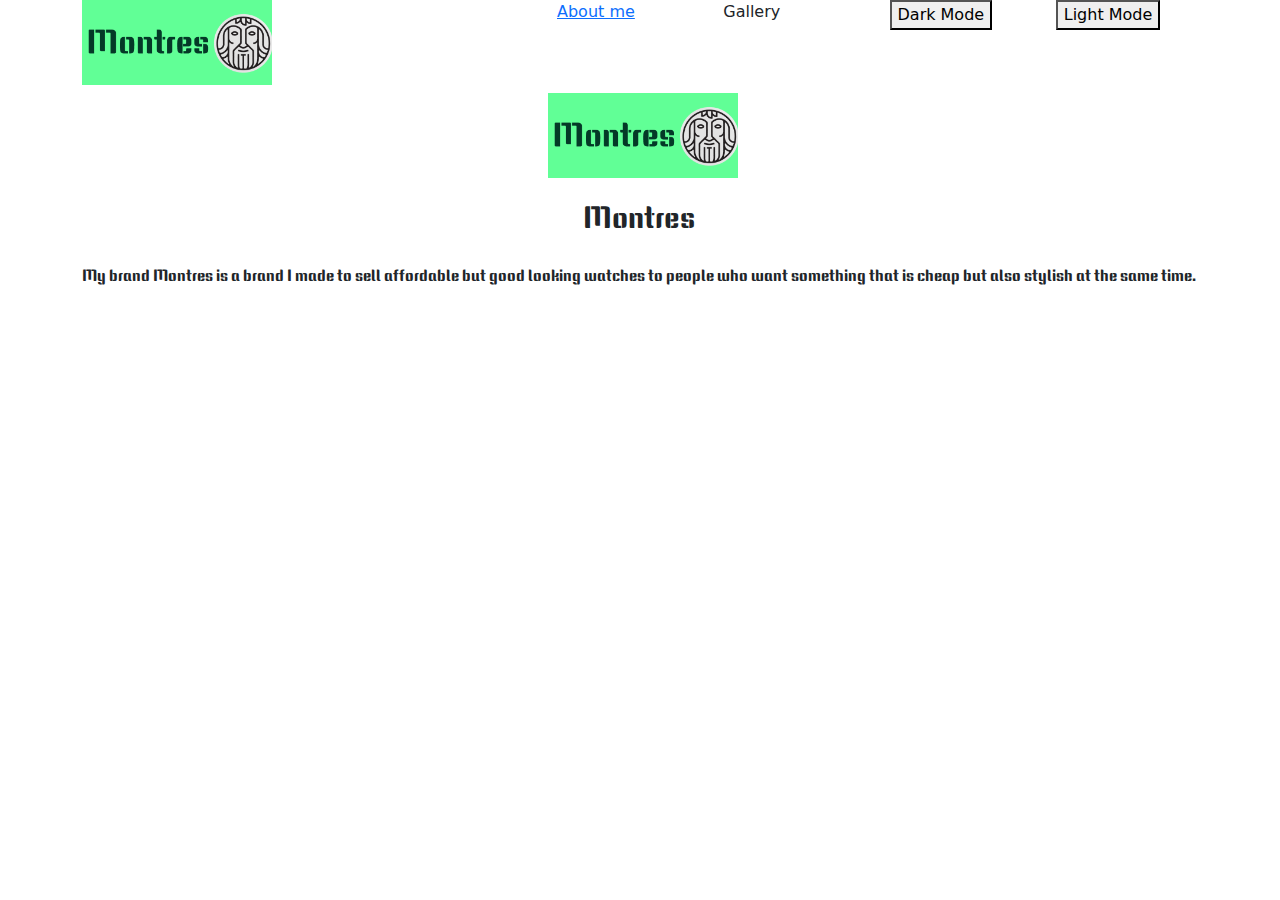
==== index.html @ 673e1234 "added another logo and small description so far" ====
<!DOCTYPE html>
<html lang="en">

<head>
    <link rel="preconnect" href="https://fonts.googleapis.com">
    <link rel="preconnect" href="https://fonts.gstatic.com" crossorigin>
    <link href="https://fonts.googleapis.com/css2?family=Keania+One&display=swap" rel="stylesheet">
    <link href="https://cdn.jsdelivr.net/npm/bootstrap@5.3.3/dist/css/bootstrap.min.css" rel="stylesheet"
        integrity="sha384-QWTKZyjpPEjISv5WaRU9OFeRpok6YctnYmDr5pNlyT2bRjXh0JMhjY6hW+ALEwIH" crossorigin="anonymous">
    <meta charset="UTF-8">
    <meta name="viewport" content="width=device-width, initial-scale=1.0">
    <title>Document</title>
    <link rel="stylesheet" href="style.css">
</head>

<body>

    <div class="container">

        <div class="row">
            <div class="col-5">
                <img src="logo.png">
            </div>

            <div class="col">
                <a href="about.html">About me</a>
            </div>
            <div class="col">
                <p>Gallery</p>
            </div>
            <div class="col">
                <button id="darkMode">Dark Mode</button>
            </div>
            <div class="col">
                <button id="lightMode">Light Mode</button>
            </div>
        </div>
        <!-- end of row 1 -->
        <div class="mx-auto p-2" style="width: 200px;">
            <img src="logo.png">
        </div>
        <div class="mx-auto p-2" style="width:130px;">
            <p class="larger">Montres</p>
        </div>
        <!-- Used code from https://getbootstrap.com/docs/5.3/utilities/spacing/-->
         <div>
            <p class="keania">My brand Montres is a brand I made to sell affordable but good looking watches to people who want something that is cheap but also stylish at the same time. </p>
         </div>
    </div>

    <script src="script.js"></script>
</body>

</html>
---- style.css ----
img {
    width: 190px;  
}

.larger{
    font-size: 30px;
    font-family: "Keania One", sans-serif;
}

.keania{
    font-family: "Keania One", sans-serif;
}
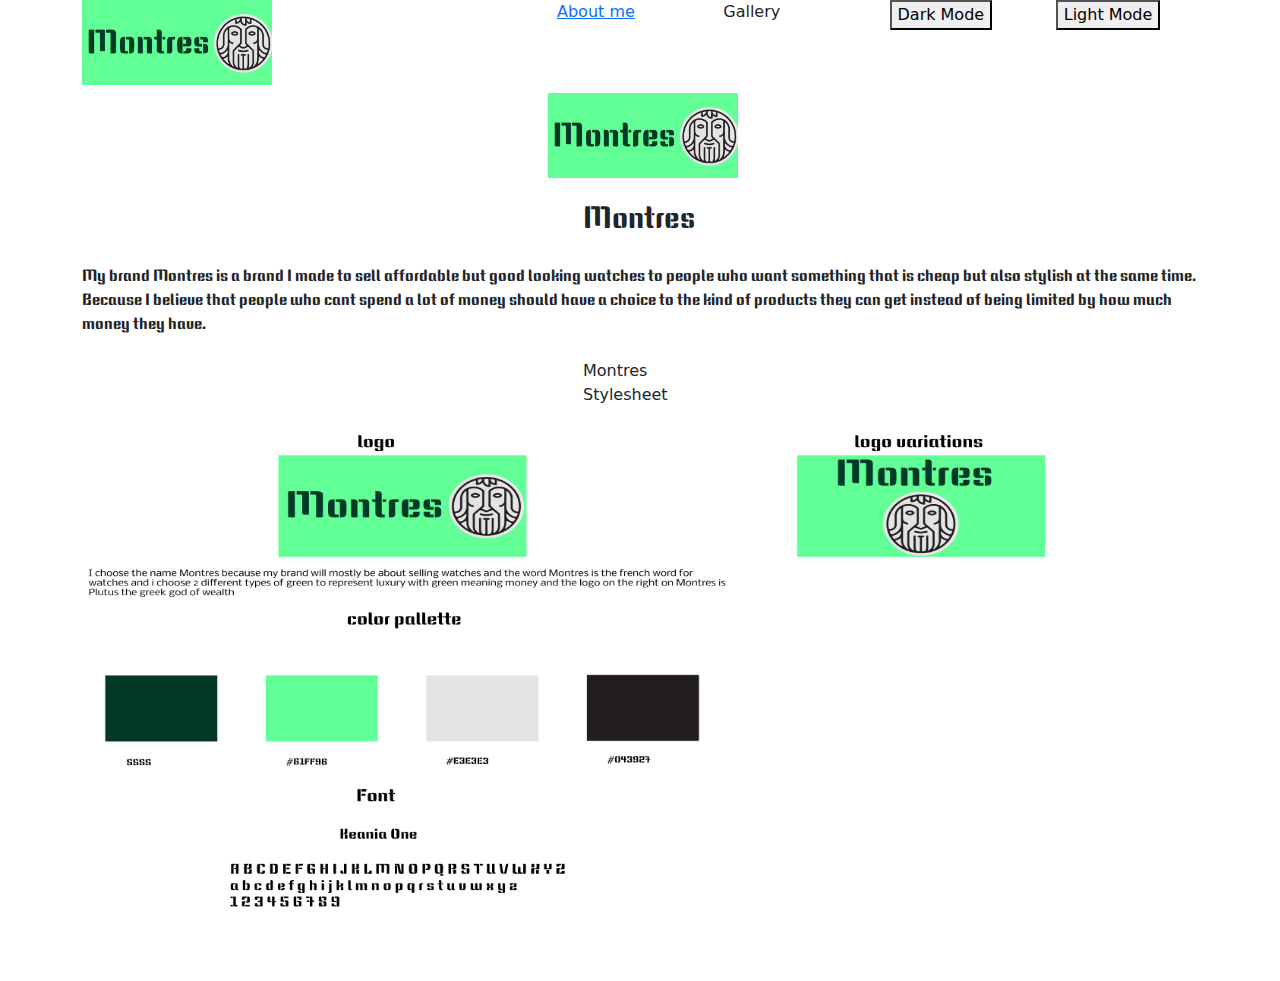
==== commit 7dff6e53: "added some things to the home page" ====
--- a/index.html
+++ b/index.html
@@ -19,7 +19,7 @@
 
         <div class="row">
             <div class="col-5">
-                <img src="logo.png">
+                <img src="logo.png" width="190">
             </div>
 
             <div class="col">
@@ -37,15 +37,22 @@
         </div>
         <!-- end of row 1 -->
         <div class="mx-auto p-2" style="width: 200px;">
-            <img src="logo.png">
+            <img src="logo.png" width="190px">
         </div>
         <div class="mx-auto p-2" style="width:130px;">
             <p class="larger">Montres</p>
         </div>
         <!-- Used code from https://getbootstrap.com/docs/5.3/utilities/spacing/-->
          <div>
-            <p class="keania">My brand Montres is a brand I made to sell affordable but good looking watches to people who want something that is cheap but also stylish at the same time. </p>
+            <p class="keania">My brand Montres is a brand I made to sell affordable but good looking watches to people who want something that is cheap but also stylish at the same time. Because I believe that people who cant spend a lot of money should have a choice to the kind of products they can get instead of being limited by how much money they have. </p>
          </div>
+         <div class="mx-auto p-2" style="width: 130px;">
+            <p>Montres Stylesheet</p>
+        </div>
+         
+            <img src="logo_design.png" width="1000" height="550">
+         
+        
     </div>
 
     <script src="script.js"></script>
--- a/style.css
+++ b/style.css
@@ -1,6 +1,3 @@
-img {
-    width: 190px;  
-}
 
 .larger{
     font-size: 30px;
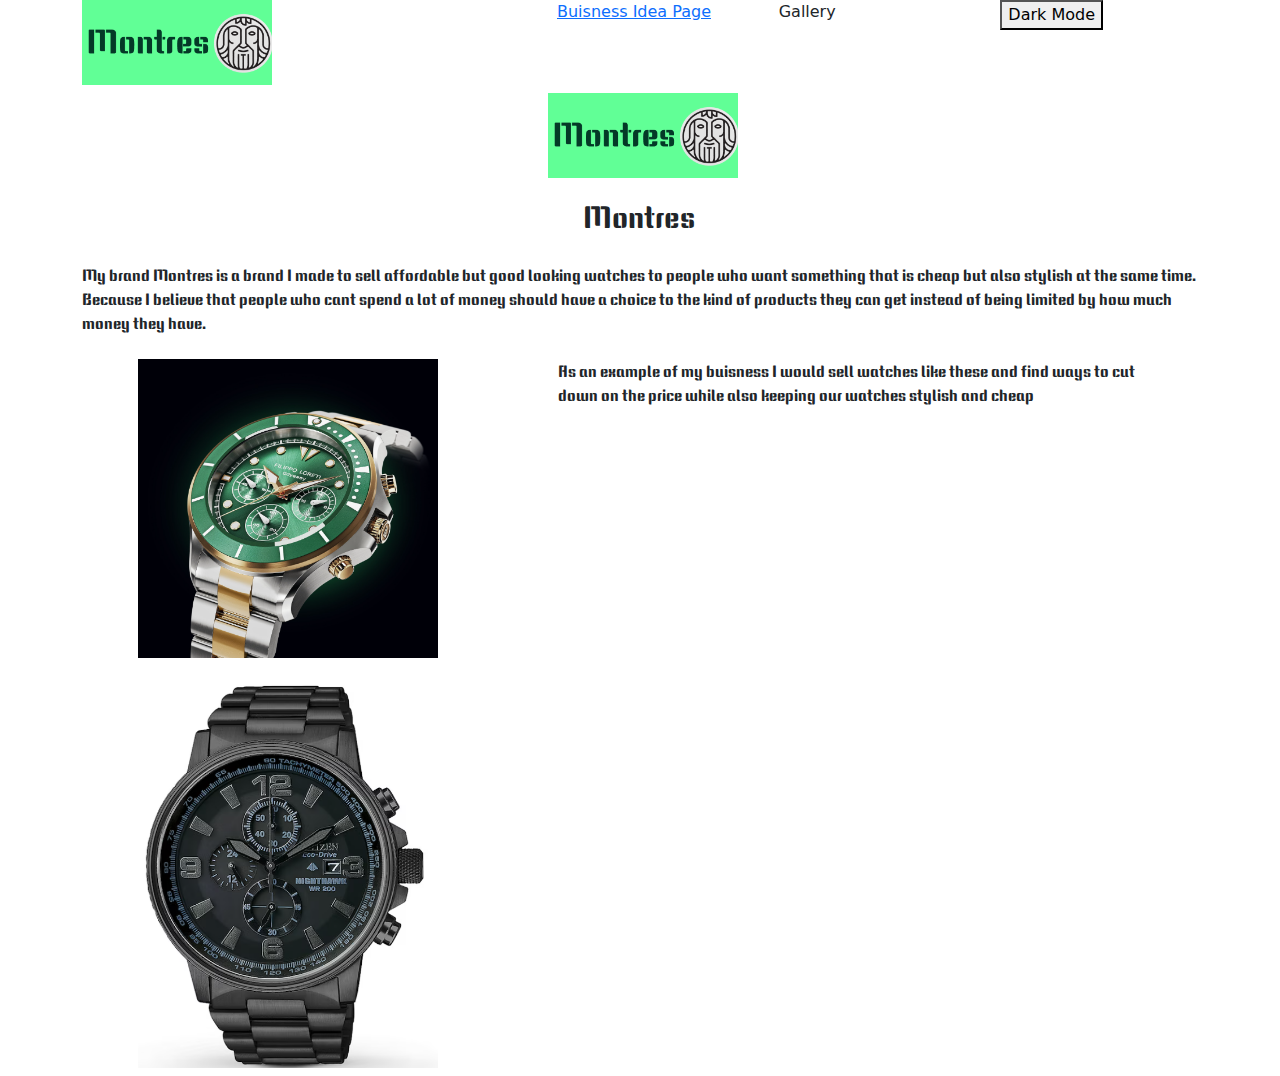
==== commit bf0ea82a: "added watches to page and changed second page" ====
--- a/index.html
+++ b/index.html
@@ -23,16 +23,13 @@
             </div>
 
             <div class="col">
-                <a href="about.html">About me</a>
+                <a href="about.html">Buisness Idea Page</a>
             </div>
             <div class="col">
                 <p>Gallery</p>
             </div>
             <div class="col">
                 <button id="darkMode">Dark Mode</button>
-            </div>
-            <div class="col">
-                <button id="lightMode">Light Mode</button>
             </div>
         </div>
         <!-- end of row 1 -->
@@ -46,13 +43,15 @@
          <div>
             <p class="keania">My brand Montres is a brand I made to sell affordable but good looking watches to people who want something that is cheap but also stylish at the same time. Because I believe that people who cant spend a lot of money should have a choice to the kind of products they can get instead of being limited by how much money they have. </p>
          </div>
-         <div class="mx-auto p-2" style="width: 130px;">
-            <p>Montres Stylesheet</p>
-        </div>
-         
-            <img src="logo_design.png" width="1000" height="550">
-         
-        
+         <div class="row">
+         <div class="mx-auto p-2" style="width:300px;">
+         <img src="watch1.png" width="300px">
+         <img src="watch2.png" width="300px">
+         </div> 
+         <div class="mx-auto p-2" style="width:600px;">
+            <p class="keania">As an example of my buisness I would sell watches like these and find ways to cut down on the price while also keeping our watches stylish and cheap</p>
+         </div>
+        </div>  <!--end of row 2-->  
     </div>
 
     <script src="script.js"></script>
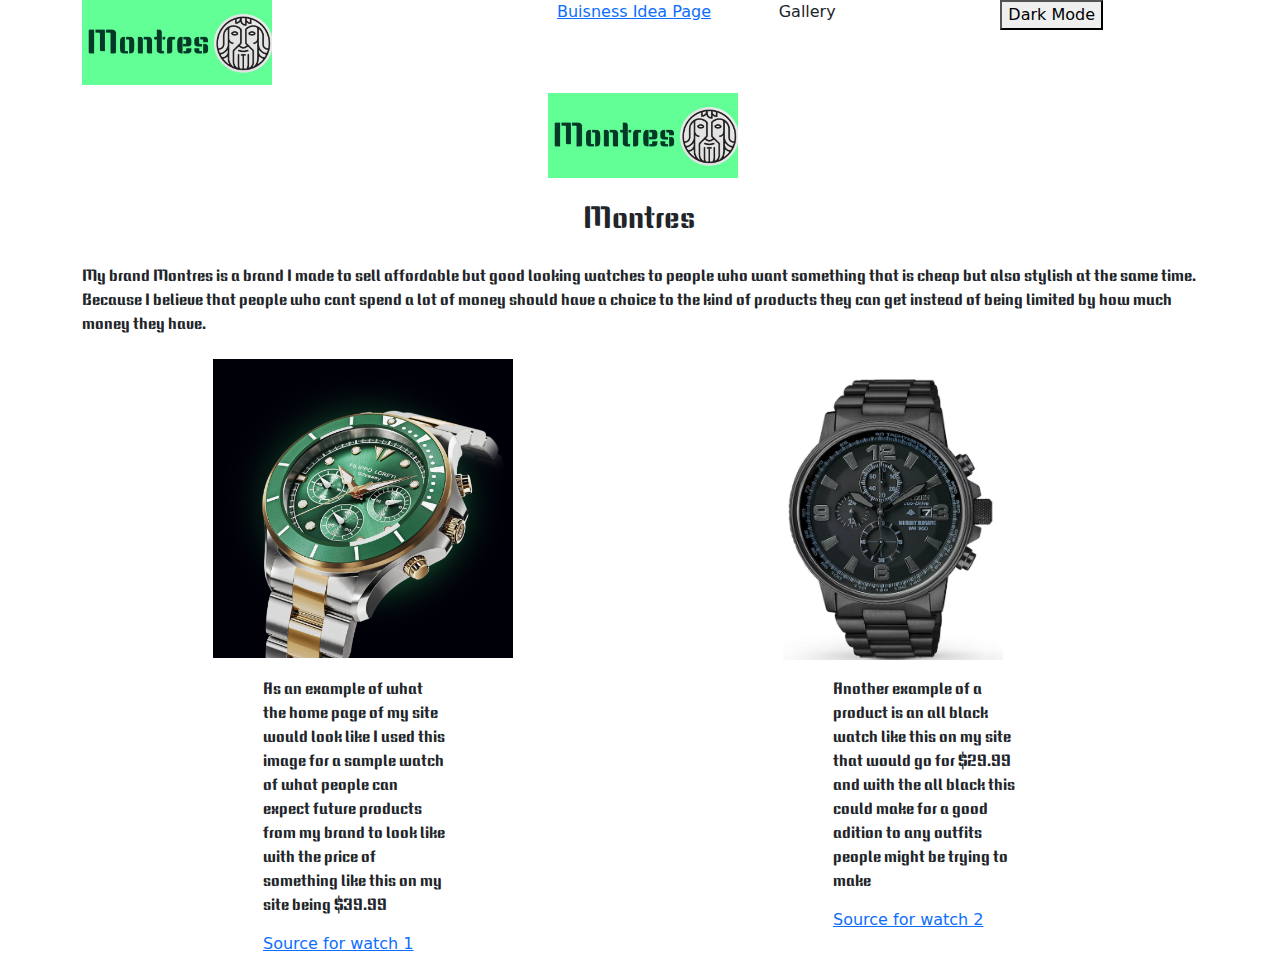
==== commit 6cc5ccb6: "added watches and source links and description to watches" ====
--- a/index.html
+++ b/index.html
@@ -9,7 +9,7 @@
         integrity="sha384-QWTKZyjpPEjISv5WaRU9OFeRpok6YctnYmDr5pNlyT2bRjXh0JMhjY6hW+ALEwIH" crossorigin="anonymous">
     <meta charset="UTF-8">
     <meta name="viewport" content="width=device-width, initial-scale=1.0">
-    <title>Document</title>
+    <title>Montres</title>
     <link rel="stylesheet" href="style.css">
 </head>
 
@@ -23,7 +23,7 @@
             </div>
 
             <div class="col">
-                <a href="about.html">Buisness Idea Page</a>
+                <a href="BuisnessIdea.html">Buisness Idea Page</a>
             </div>
             <div class="col">
                 <p>Gallery</p>
@@ -40,18 +40,34 @@
             <p class="larger">Montres</p>
         </div>
         <!-- Used code from https://getbootstrap.com/docs/5.3/utilities/spacing/-->
-         <div>
-            <p class="keania">My brand Montres is a brand I made to sell affordable but good looking watches to people who want something that is cheap but also stylish at the same time. Because I believe that people who cant spend a lot of money should have a choice to the kind of products they can get instead of being limited by how much money they have. </p>
-         </div>
-         <div class="row">
-         <div class="mx-auto p-2" style="width:300px;">
-         <img src="watch1.png" width="300px">
-         <img src="watch2.png" width="300px">
-         </div> 
-         <div class="mx-auto p-2" style="width:600px;">
-            <p class="keania">As an example of my buisness I would sell watches like these and find ways to cut down on the price while also keeping our watches stylish and cheap</p>
-         </div>
-        </div>  <!--end of row 2-->  
+        <div>
+            <p class="keania">My brand Montres is a brand I made to sell affordable but good looking watches to people
+                who want something that is cheap but also stylish at the same time. Because I believe that people who
+                cant spend a lot of money should have a choice to the kind of products they can get instead of being
+                limited by how much money they have. </p>
+        </div>
+        <div class="row"> <!--start of row 2-->
+            <div class="mx-auto p-2" style="width:300px;">
+                <img src="watch1.png" width="300px">
+            </div>
+            <div class="mx-auto p-2" style="width:300px;">
+                <img src="watch2.png" width="220px">
+            </div>
+        </div> <!--end of row 2-->
+        <div class="row"> <!--start of row 3-->
+        <div class="mx-auto p-2" style="width: 200px;">
+            <p class="keania">As an example of what the home page of my site would look like I used this image for a
+                sample watch of what people can expect future products from my brand to look like with the price of
+                something like this on my site being $39.99</p>
+            <a href="https://www.amazon.com/negocios-impermeable-luminoso-anal%C3%B3gico-inoxidable/dp/B0C18PZW7C/ref=sr_1_1_sspa?adgrpid=1339205732735800&dib=eyJ2IjoiMSJ9.[base64].mqXWdTmEC__hcXYWQQm3C8W5UOJI1pr-TuiEOX2P0Iw&dib_tag=se&hvadid=83700572857376&hvbmt=be&hvdev=c&hvlocphy=97590&hvnetw=o&hvqmt=e&hvtargid=kwd-83700714773362%3Aloc-190&hydadcr=7909_13467699&keywords=watches%2Bwith%2Bgreen%2Bfaces&msclkid=063c752dc6e3111fa7f31395985dfc4b&qid=1723358923&sr=8-1-spons&sp_csd=d2lkZ2V0TmFtZT1zcF9hdGY&th=1">Source for watch 1</a>
+        </div>
+        <div class="mx-auto p-2" style="width: 200px;">
+            <p class="keania">
+               Another example of a product is an all black watch like this on my site that would go for $29.99 and with the all black this could make for a good adition to any outfits people might be trying to make 
+            </p>
+            <a href="https://www.jared.com/citizen-mens-watch-nighthawk-chronograph-ca029558e/p/V-282074400?cid=PLA-bing-E-Commerce+-+PLA-LIA+-+Fashion&msclkid=58b140c04a4a11d2d0b12678179e7165&gclid=58b140c04a4a11d2d0b12678179e7165&gclsrc=3p.ds">Source for watch 2</a>
+        </div>
+        </div> <!--end of row 3-->
     </div>
 
     <script src="script.js"></script>
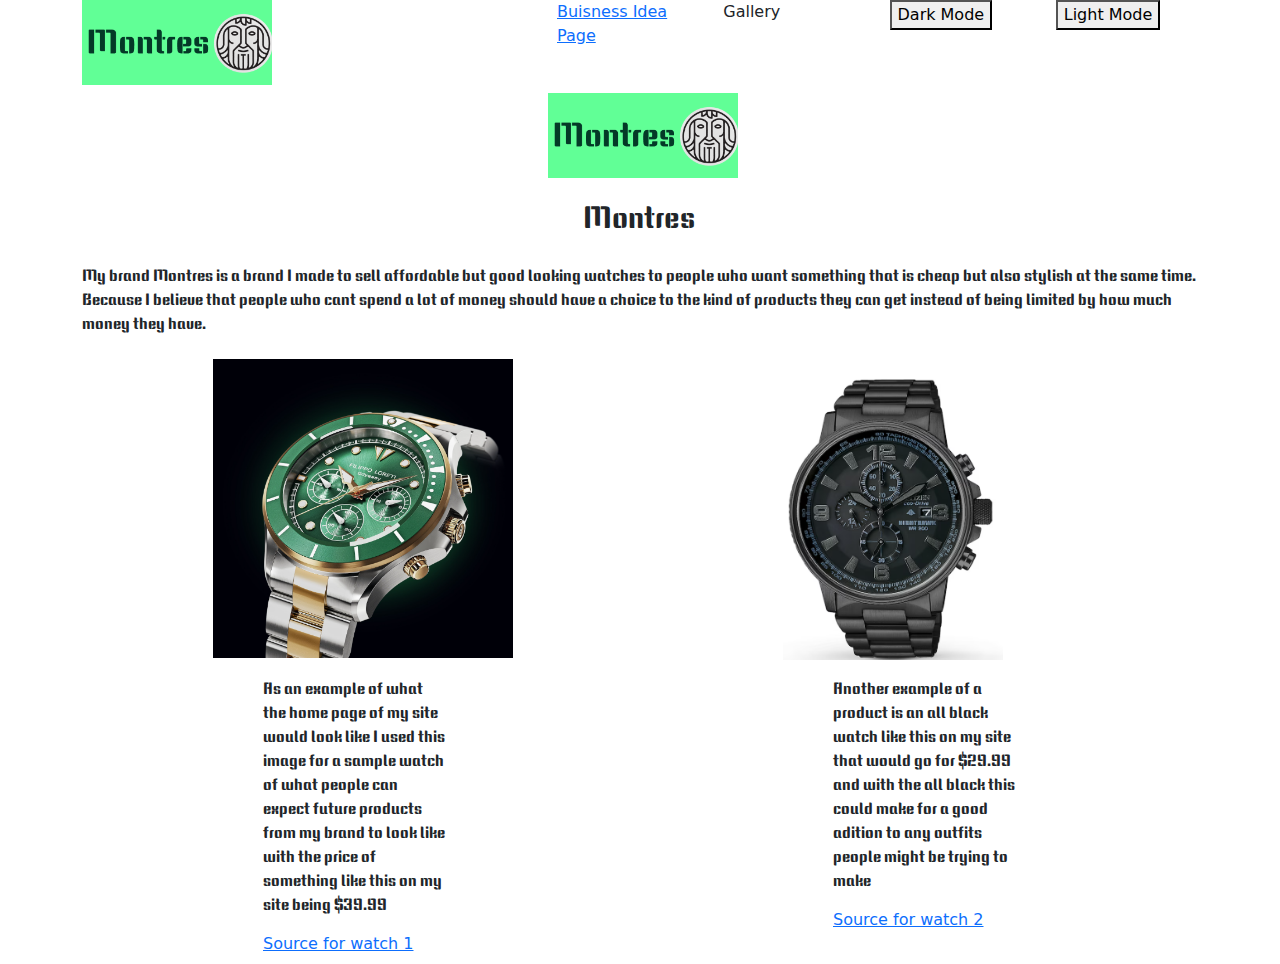
==== commit ce7274b7: "added light mode button" ====
--- a/index.html
+++ b/index.html
@@ -31,6 +31,9 @@
             <div class="col">
                 <button id="darkMode">Dark Mode</button>
             </div>
+            <div class="col">
+            <button id="lightMode">Light Mode</button>
+            </div>
         </div>
         <!-- end of row 1 -->
         <div class="mx-auto p-2" style="width: 200px;">
@@ -55,18 +58,23 @@
             </div>
         </div> <!--end of row 2-->
         <div class="row"> <!--start of row 3-->
-        <div class="mx-auto p-2" style="width: 200px;">
-            <p class="keania">As an example of what the home page of my site would look like I used this image for a
-                sample watch of what people can expect future products from my brand to look like with the price of
-                something like this on my site being $39.99</p>
-            <a href="https://www.amazon.com/negocios-impermeable-luminoso-anal%C3%B3gico-inoxidable/dp/B0C18PZW7C/ref=sr_1_1_sspa?adgrpid=1339205732735800&dib=eyJ2IjoiMSJ9.[base64].mqXWdTmEC__hcXYWQQm3C8W5UOJI1pr-TuiEOX2P0Iw&dib_tag=se&hvadid=83700572857376&hvbmt=be&hvdev=c&hvlocphy=97590&hvnetw=o&hvqmt=e&hvtargid=kwd-83700714773362%3Aloc-190&hydadcr=7909_13467699&keywords=watches%2Bwith%2Bgreen%2Bfaces&msclkid=063c752dc6e3111fa7f31395985dfc4b&qid=1723358923&sr=8-1-spons&sp_csd=d2lkZ2V0TmFtZT1zcF9hdGY&th=1">Source for watch 1</a>
-        </div>
-        <div class="mx-auto p-2" style="width: 200px;">
-            <p class="keania">
-               Another example of a product is an all black watch like this on my site that would go for $29.99 and with the all black this could make for a good adition to any outfits people might be trying to make 
-            </p>
-            <a href="https://www.jared.com/citizen-mens-watch-nighthawk-chronograph-ca029558e/p/V-282074400?cid=PLA-bing-E-Commerce+-+PLA-LIA+-+Fashion&msclkid=58b140c04a4a11d2d0b12678179e7165&gclid=58b140c04a4a11d2d0b12678179e7165&gclsrc=3p.ds">Source for watch 2</a>
-        </div>
+            <div class="mx-auto p-2" style="width: 200px;">
+                <p class="keania">As an example of what the home page of my site would look like I used this image for a
+                    sample watch of what people can expect future products from my brand to look like with the price of
+                    something like this on my site being $39.99</p>
+                <a
+                    href="https://www.amazon.com/negocios-impermeable-luminoso-anal%C3%B3gico-inoxidable/dp/B0C18PZW7C/ref=sr_1_1_sspa?adgrpid=1339205732735800&dib=eyJ2IjoiMSJ9.[base64].mqXWdTmEC__hcXYWQQm3C8W5UOJI1pr-TuiEOX2P0Iw&dib_tag=se&hvadid=83700572857376&hvbmt=be&hvdev=c&hvlocphy=97590&hvnetw=o&hvqmt=e&hvtargid=kwd-83700714773362%3Aloc-190&hydadcr=7909_13467699&keywords=watches%2Bwith%2Bgreen%2Bfaces&msclkid=063c752dc6e3111fa7f31395985dfc4b&qid=1723358923&sr=8-1-spons&sp_csd=d2lkZ2V0TmFtZT1zcF9hdGY&th=1">Source
+                    for watch 1</a>
+            </div>
+            <div class="mx-auto p-2" style="width: 200px;">
+                <p class="keania">
+                    Another example of a product is an all black watch like this on my site that would go for $29.99 and
+                    with the all black this could make for a good adition to any outfits people might be trying to make
+                </p>
+                <a
+                    href="https://www.jared.com/citizen-mens-watch-nighthawk-chronograph-ca029558e/p/V-282074400?cid=PLA-bing-E-Commerce+-+PLA-LIA+-+Fashion&msclkid=58b140c04a4a11d2d0b12678179e7165&gclid=58b140c04a4a11d2d0b12678179e7165&gclsrc=3p.ds">Source
+                    for watch 2</a>
+            </div>
         </div> <!--end of row 3-->
     </div>
 
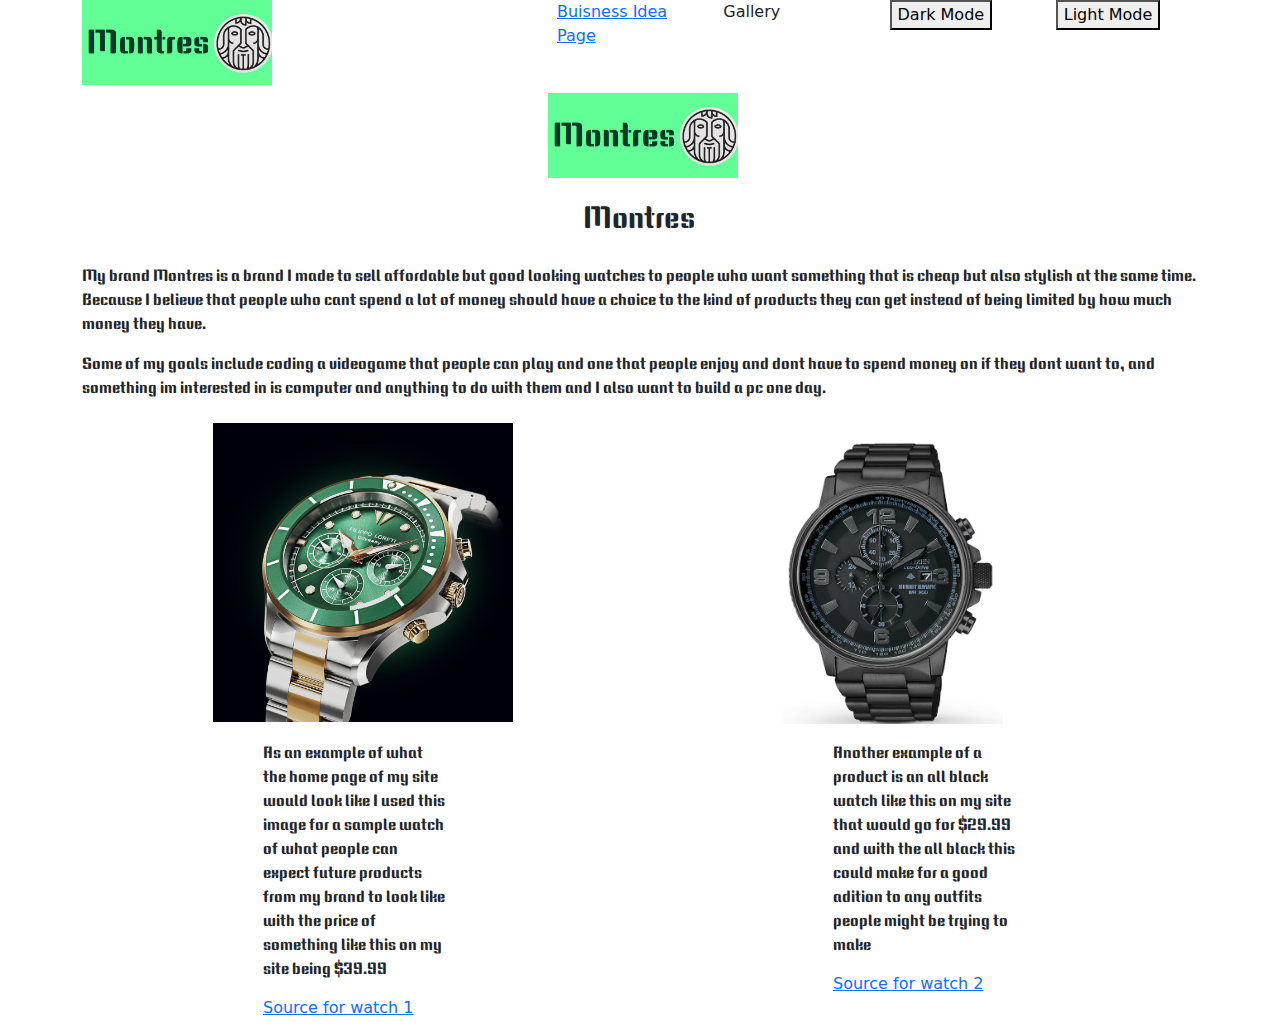
==== commit 84325454: "done" ====
--- a/index.html
+++ b/index.html
@@ -48,6 +48,7 @@
                 who want something that is cheap but also stylish at the same time. Because I believe that people who
                 cant spend a lot of money should have a choice to the kind of products they can get instead of being
                 limited by how much money they have. </p>
+                <p class="keania">Some of my goals include coding a videogame that people can play and one that people enjoy and dont have to spend money on if they dont want to, and something im interested in is computer and anything to do with them and I also want to build a pc one day.</p>
         </div>
         <div class="row"> <!--start of row 2-->
             <div class="mx-auto p-2" style="width:300px;">
